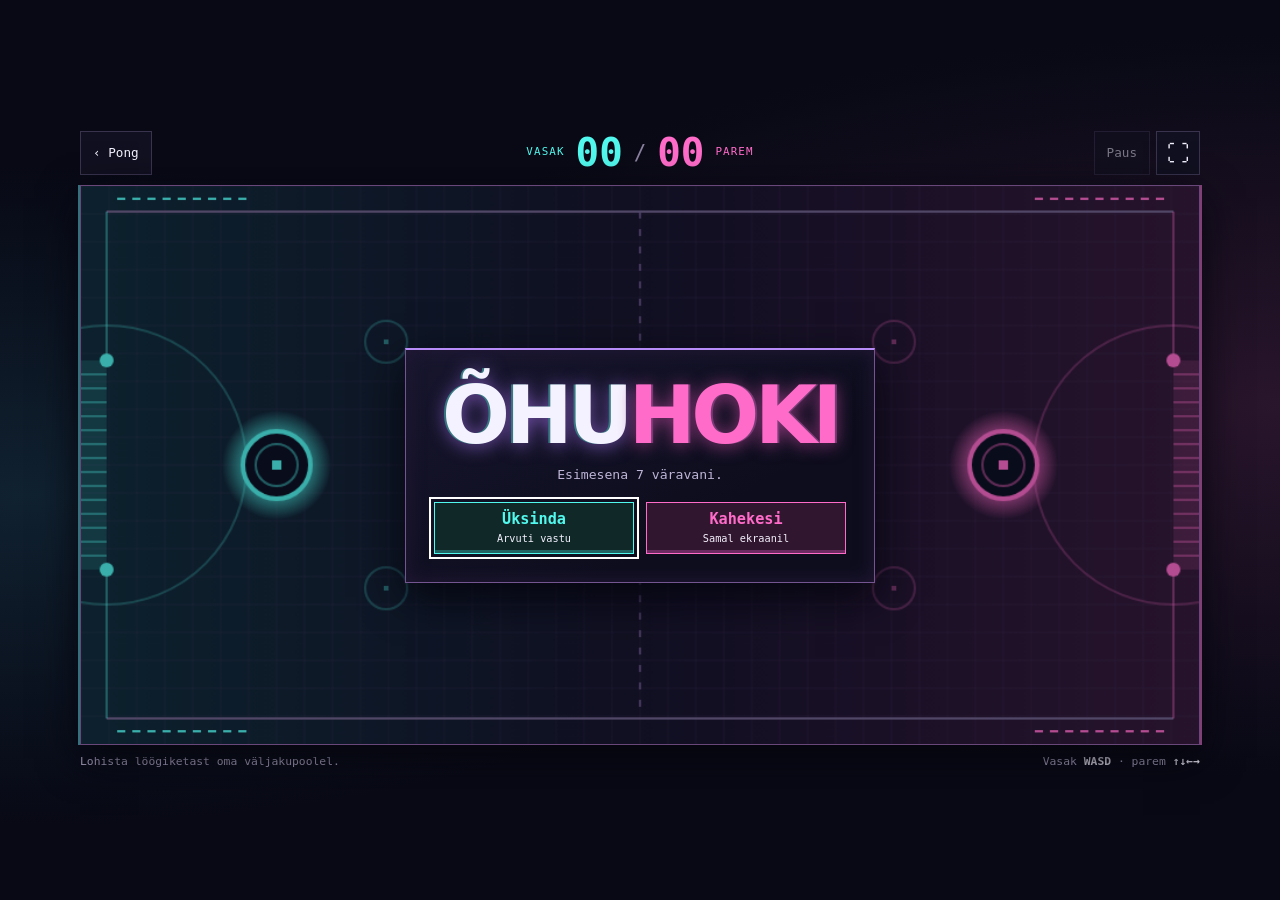
==== air-hockey.html @ 8dfa336d "Lisa neoonstiilis õhuhoki ühele ja kahele mängijale" ====
<!doctype html>
<html lang="et">
<head>
  <meta charset="utf-8">
  <meta name="viewport" content="width=device-width, initial-scale=1">
  <meta name="color-scheme" content="dark">
  <title>Õhuhoki</title>
  <link rel="stylesheet" href="air-hockey.css">
  <script defer src="air-hockey-engine.js"></script>
  <script defer src="air-hockey.js"></script>
</head>
<body>
  <main class="cabinet">
    <header class="topbar">
      <a class="control switch-game" href="index.html">‹ Pong</a>
      <div class="scoreboard" aria-label="Punktiseis" aria-live="polite">
        <div class="team cyan"><span id="left-label">Vasak</span><strong id="left-score">00</strong></div>
        <span class="score-mark" aria-hidden="true">/</span>
        <div class="team pink"><strong id="right-score">00</strong><span id="right-label">Parem</span></div>
      </div>
      <div class="top-actions">
        <button class="control" id="pause" type="button" disabled>Paus</button>
        <button class="control" id="fullscreen" type="button" aria-label="Täisekraan" title="Täisekraan">⛶</button>
      </div>
    </header>

    <section class="table" aria-label="Õhuhoki väljak">
      <canvas id="rink" width="960" height="480" aria-label="Litter, kaks löögiketast ja väravad"></canvas>
      <p id="status" class="status" hidden></p>
      <div class="overlay" id="menu">
        <div class="panel">
          <h1>ÕHU<span>HOKI</span></h1>
          <p>Esimesena 7 väravani.</p>
          <div class="choices">
            <button type="button" class="choice primary" id="solo">Üksinda<span>Arvuti vastu</span></button>
            <button type="button" class="choice secondary" id="duo">Kahekesi<span>Samal ekraanil</span></button>
          </div>
        </div>
      </div>
      <div class="overlay" id="paused" hidden>
        <div class="panel compact">
          <h2>Paus</h2>
          <div class="choices">
            <button type="button" class="choice primary" id="resume">Jätka</button>
            <button type="button" class="choice secondary" id="pause-menu">Menüüsse</button>
          </div>
        </div>
      </div>
      <div class="overlay" id="finished" hidden>
        <div class="panel compact">
          <h2 id="winner"></h2>
          <div class="choices">
            <button type="button" class="choice primary" id="replay">Uus mäng</button>
            <button type="button" class="choice secondary" id="end-menu">Menüüsse</button>
          </div>
        </div>
      </div>
    </section>

    <footer class="hints">
      <span>Lohista löögiketast oma väljakupoolel.</span>
      <span id="duo-keys">Vasak <kbd>WASD</kbd> · parem <kbd>↑↓←→</kbd></span>
      <span id="solo-keys" hidden><kbd>WASD</kbd> või <kbd>↑↓←→</kbd></span>
    </footer>
    <noscript>Õhuhoki mängimiseks luba brauseris JavaScript.</noscript>
  </main>
</body>
</html>
---- air-hockey.css ----
:root {
  color-scheme: dark;
  --ink: #080915;
  --line: #39334e;
  --cyan: #51f8ed;
  --pink: #ff6bc9;
  --text: #f5f2ff;
  --muted: #beb5d6;
  font: 16px/1.35 ui-monospace, "Cascadia Mono", "DejaVu Sans Mono", monospace;
}

* { box-sizing: border-box; }
[hidden] { display: none !important; }

body {
  display: grid;
  place-items: center;
  min-height: 100dvh;
  margin: 0;
  padding: 10px 12px;
  background: radial-gradient(ellipse at 2% 55%, #102130 0, transparent 47%),
              radial-gradient(ellipse at 100% 45%, #29152c 0, transparent 53%), var(--ink);
  color: var(--text);
}

.cabinet { width: min(100%, 1120px, max(320px, (100dvh - 106px) * 2)); }

.topbar {
  display: grid;
  grid-template-columns: 1fr auto 1fr;
  align-items: center;
  gap: 8px;
  min-height: 45px;
  margin-bottom: 10px;
}

.top-actions { display: flex; justify-self: end; gap: 6px; }
.switch-game { justify-self: start; }

button { font: inherit; cursor: pointer; touch-action: manipulation; }
button:focus-visible, a:focus-visible { outline: 2px solid #fff; outline-offset: 3px; }
button:not(:disabled):active { transform: translateY(2px); }

.control {
  display: inline-grid;
  place-items: center;
  min-height: 44px;
  border: 1px solid var(--line);
  padding: 4px 12px;
  color: var(--text);
  background: #101020;
  font-size: .79rem;
  text-decoration: none;
}

.control:disabled { opacity: .46; cursor: default; }
#fullscreen { min-width: 44px; padding: 0; font-size: 1.4rem; }

.scoreboard, .team { display: flex; align-items: center; gap: 11px; }
.team { font-variant-numeric: tabular-nums; }
.team.cyan { color: var(--cyan); }
.team.pink { color: var(--pink); }
.team span { font-size: .68rem; text-transform: uppercase; letter-spacing: .1em; }
.team strong { font-size: clamp(1.4rem, 3.8vw, 2.45rem); line-height: 1; }
.score-mark { color: #8c81a1; font-size: 1.3rem; }

.table {
  position: relative;
  isolation: isolate;
  overflow: hidden;
  aspect-ratio: 2;
  border: 1px solid #6a477b;
  background: #101025;
  box-shadow: -2px 0 0 #34717c, 2px 0 0 #803f75, 0 13px 38px #05050d;
}

canvas { display: block; width: 100%; height: 100%; touch-action: none; user-select: none; }

.overlay {
  position: absolute;
  inset: 0;
  display: grid;
  place-items: center;
  padding: 12px;
  background: rgb(5 6 16 / .30);
}

.panel {
  width: min(470px, 100%);
  padding: clamp(13px, 3vw, 28px);
  border: 1px solid #745491;
  border-top: 2px solid #b88cf8;
  background: linear-gradient(150deg, #17162e, #0d0d1d 68%);
  box-shadow: 0 14px 40px rgb(3 3 12 / .85), inset 0 0 18px #241837;
  text-align: center;
}

.panel h1, .panel h2 {
  margin: 0;
  font-family: "Arial Black", "DejaVu Sans", sans-serif;
  font-weight: 900;
  letter-spacing: -.055em;
  line-height: .96;
}

.panel h1 {
  color: var(--text);
  font-size: clamp(33px, 9.5vw, 80px);
  text-shadow: -2px 0 0 #367881, 0 2px 18px #7754ae;
}

.panel h1 span { color: var(--pink); text-shadow: 2px 0 0 #773c75, 0 2px 17px #8f397b; }
.panel h2 { margin-bottom: 18px; font-size: clamp(23px, 5vw, 42px); }
.panel p { margin: 11px 0 19px; color: var(--muted); font-size: .82rem; }
.choices { display: grid; grid-template-columns: 1fr 1fr; gap: 12px; }

.choice {
  min-height: 50px;
  border: 1px solid currentColor;
  padding: 8px 4px;
  font-weight: 750;
  font-size: .95rem;
  line-height: 1.15;
}

.choice.primary { color: var(--cyan); background: #102928; box-shadow: inset 0 -3px 0 #226364; }
.choice.secondary { color: var(--pink); background: #31162f; box-shadow: inset 0 -3px 0 #6c2b61; }
.choice span { display: block; margin-top: 4px; color: var(--text); font-size: .64rem; font-weight: 400; }

.status {
  position: absolute;
  top: 62%;
  left: 50%;
  transform: translateX(-50%);
  margin: 0;
  border: 1px solid #655484;
  padding: 5px 11px;
  background: #111123;
  color: var(--text);
  font-size: .77rem;
  letter-spacing: .1em;
  text-transform: uppercase;
  pointer-events: none;
}

.hints {
  display: flex;
  justify-content: space-between;
  flex-wrap: wrap;
  gap: 4px 12px;
  margin-top: 9px;
  color: var(--muted);
  font-size: .71rem;
}

kbd { color: var(--text); font: inherit; font-weight: 700; }

@media (max-width: 560px) {
  .team span { display: none; }
  .scoreboard, .team { gap: 5px; }
  .control { padding-inline: 8px; }
  .panel p { margin: 5px 0 9px; }
  .choice { min-height: 44px; font-size: .84rem; }
  .choices { gap: 8px; }
}
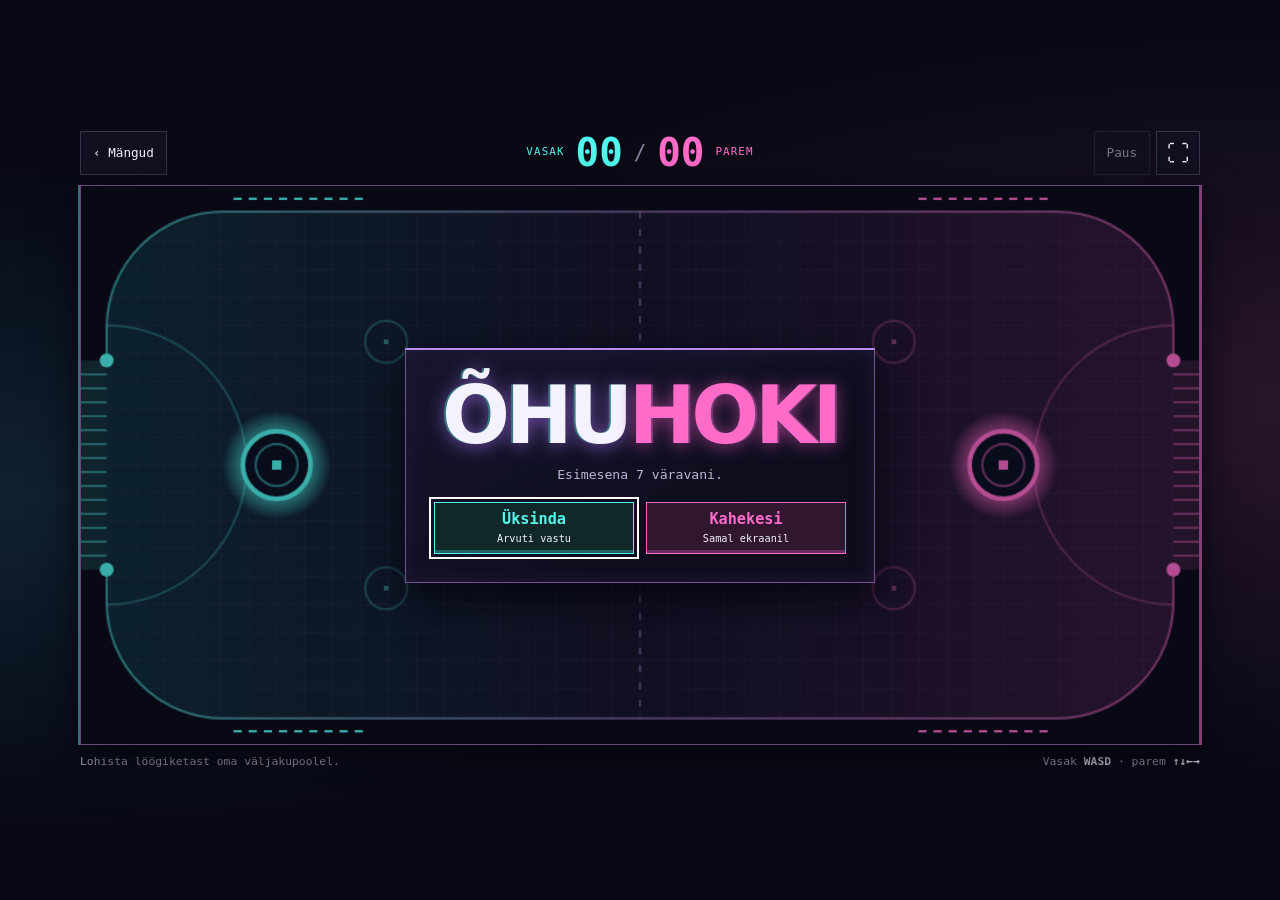
==== commit 73202afd: "Lisa ühine mängude avaleht" ====
--- a/air-hockey.html
+++ b/air-hockey.html
@@ -12,7 +12,7 @@
 <body>
   <main class="cabinet">
     <header class="topbar">
-      <a class="control switch-game" href="index.html">‹ Pong</a>
+      <a class="control switch-game" href="index.html">‹ Mängud</a>
       <div class="scoreboard" aria-label="Punktiseis" aria-live="polite">
         <div class="team cyan"><span id="left-label">Vasak</span><strong id="left-score">00</strong></div>
         <span class="score-mark" aria-hidden="true">/</span>
